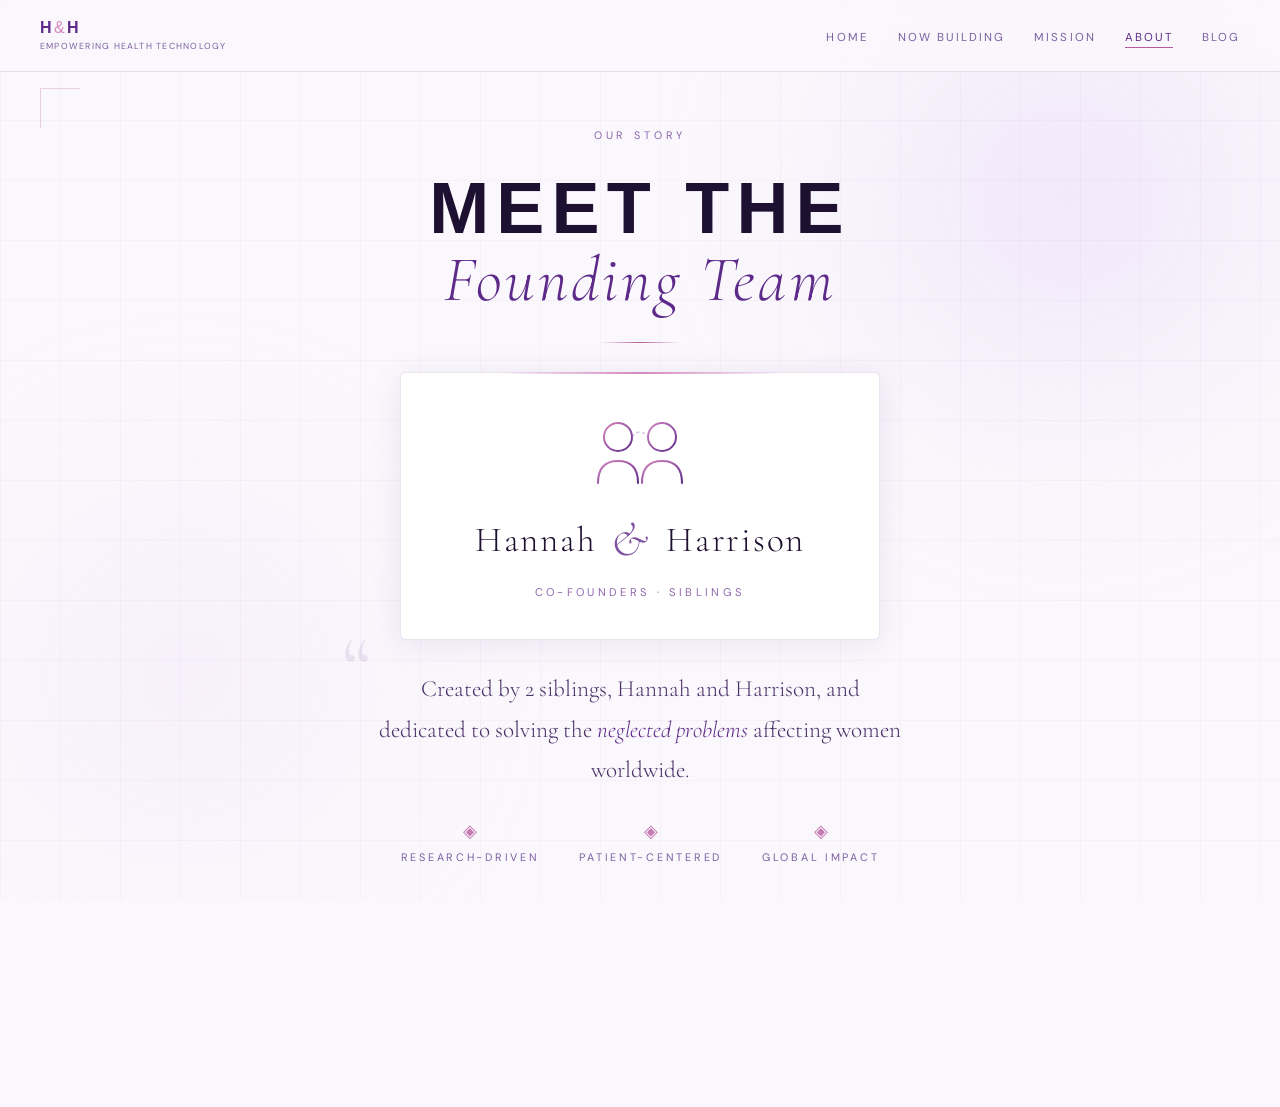
==== about.html @ f8588eec "Add files via upload" ====
<!DOCTYPE html>
<html lang="en">
<head>
  <meta charset="UTF-8" />
  <meta name="viewport" content="width=device-width, initial-scale=1.0" />
  <title>About — H&H Wellness</title>
  <link rel="preconnect" href="https://fonts.googleapis.com" />
  <link rel="preconnect" href="https://fonts.gstatic.com" crossorigin />
  <link href="https://fonts.googleapis.com/css2?family=Cormorant+Garamond:ital,wght@0,300;0,400;0,600;1,300;1,400&family=Syncopate:wght@400;700&family=DM+Sans:wght@300;400&display=swap" rel="stylesheet" />
  <link rel="stylesheet" href="styles.css" />
</head>
<body>

  <!-- NAV -->
  <nav class="nav">
    <div class="nav-brand"><div class="nav-logo">H<span class="amp">&</span>H</div><div class="nav-tagline">Empowering Health Technology</div></div>
    <ul class="nav-links">
      <li><a href="index.html">Home</a></li>
      <li><a href="building.html">Now Building</a></li>
      <li><a href="mission.html">Mission</a></li>
      <li><a href="about.html" class="active">About</a></li>
      <li><a href="blog.html">Blog</a></li>
    </ul>
    <button class="nav-hamburger" aria-label="Toggle menu">
      <span></span>
      <span></span>
      <span></span>
    </button>
  </nav>
  <!-- Mobile nav drawer -->
  <div class="nav-drawer">
    <ul class="nav-drawer-links">
      <li><a href="index.html">Home</a></li>
      <li><a href="building.html">Now Building</a></li>
      <li><a href="mission.html">Mission</a></li>
      <li><a href="about.html" class="active">About</a></li>
      <li><a href="blog.html">Blog</a></li>
    </ul>
  </div>

  <!-- ABOUT HERO -->
  <section class="about-hero">
    <div class="bg-canvas">
      <div class="orb orb-1" style="top:-10%;left:60%"></div>
      <div class="orb orb-2" style="bottom:10%;left:-5%"></div>
      <svg class="grid-svg" xmlns="http://www.w3.org/2000/svg" width="100%" height="100%">
        <defs>
          <pattern id="grid2" width="60" height="60" patternUnits="userSpaceOnUse">
            <path d="M 60 0 L 0 0 0 60" fill="none" stroke="rgba(94,42,138,0.06)" stroke-width="1"/>
          </pattern>
        </defs>
        <rect width="100%" height="100%" fill="url(#grid2)" />
      </svg>
    </div>

    <div class="about-content">
      <div class="eyebrow">Our Story</div>
      <h2 class="about-title">Meet the<br/><em>Founding Team</em></h2>

      <div class="section-line"></div>

      <!-- Founders card -->
      <div class="founders-card">
        <div class="founders-icon">
          <svg viewBox="0 0 120 80" xmlns="http://www.w3.org/2000/svg" width="120" height="80">
            <circle cx="38" cy="24" r="14" fill="none" stroke="url(#foundersGrad)" stroke-width="2"/>
            <path d="M18 70 Q18 48 38 48 Q58 48 58 70" fill="none" stroke="url(#foundersGrad)" stroke-width="2" stroke-linecap="round"/>
            <circle cx="82" cy="24" r="14" fill="none" stroke="url(#foundersGrad)" stroke-width="2"/>
            <path d="M62 70 Q62 48 82 48 Q102 48 102 70" fill="none" stroke="url(#foundersGrad)" stroke-width="2" stroke-linecap="round"/>
            <path d="M52 24 Q60 14 68 24" fill="none" stroke="rgba(155,110,200,0.45)" stroke-width="1.5" stroke-dasharray="3,3"/>
            <defs>
              <linearGradient id="foundersGrad" x1="0%" y1="0%" x2="100%" y2="100%">
                <stop offset="0%" stop-color="#d688c0"/>
                <stop offset="100%" stop-color="#5e2a8a"/>
              </linearGradient>
            </defs>
          </svg>
        </div>

        <div class="founders-names">
          <span class="founder-name">Hannah</span>
          <span class="and-sign">&</span>
          <span class="founder-name">Harrison</span>
        </div>
        <div class="founders-label">Co-Founders · Siblings</div>
      </div>

      <!-- Mission text -->
      <blockquote class="mission-text">
        Created by 2 siblings, Hannah and Harrison, and dedicated to solving the <em>neglected problems</em> affecting women worldwide.
      </blockquote>

      <!-- Pillars -->
      <div class="pillars">
        <div class="pillar">
          <div class="pillar-icon">◈</div>
          <div class="pillar-label">Research-Driven</div>
        </div>
        <div class="pillar">
          <div class="pillar-icon">◈</div>
          <div class="pillar-label">Patient-Centered</div>
        </div>
        <div class="pillar">
          <div class="pillar-icon">◈</div>
          <div class="pillar-label">Global Impact</div>
        </div>
      </div>

      <a href="index.html" class="btn-ghost back-btn">← Back to Home</a>
    </div>

    <div class="corner corner-tl"></div>
    <div class="corner corner-br"></div>
  </section>

  <footer>
    &copy; 2026 H&amp;H Wellness. All rights reserved.
  </footer>
  <script src="script.js"></script>
</body>
</html>
---- styles.css ----
/* =============================================
   H&H WELLNESS — styles.css
   Theme: Light · Warm ivory & soft plum
   All pages unified — single consistent theme
   ============================================= */

*, *::before, *::after { box-sizing: border-box; margin: 0; padding: 0; }

:root {
  --bg:          #faf8fc;
  --bg-card:     #ffffff;
  --bg-card-alt: #f5f1fa;
  --bg-hover:    #f0ebf7;
  --bg-nav:      rgba(250,248,252,0.92);
  --bg-drawer:   rgba(250,248,252,0.98);

  --text-primary:   #1e1030;
  --text-secondary: #4a3068;
  --text-muted:     #7a5fa0;
  --text-faint:     #a890c0;

  --pink:        #b85aa0;
  --pink-soft:   #d688c0;
  --pink-deep:   #5e2a8a;
  --pink-pale:   #f3e0ef;
  --rose:        #b05848;
  --rose-light:  #c9705e;
  --rose-pale:   #faeae6;
  --purple:      #7a50b0;
  --purple-pale: #ede0f8;

  --border:       rgba(94,42,138,0.12);
  --border-pink:  rgba(94,42,138,0.2);
  --border-rose:  rgba(176,88,72,0.2);
  --border-sage:  rgba(122,80,176,0.2);

  --shadow-sm: 0 2px 12px rgba(94,42,138,0.07);
  --shadow-md: 0 4px 30px rgba(94,42,138,0.1);
  --shadow-lg: 0 12px 50px rgba(94,42,138,0.13);

  --font-display: 'Cormorant Garamond', Georgia, serif;
  --font-sans:    'DM Sans', sans-serif;
  --font-label:   'Syncopate', sans-serif;
}

html, body {
  height: 100%;
  background: var(--bg);
  color: var(--text-primary);
  font-family: var(--font-sans);
  overflow-x: hidden;
}

/* =============================================
   NAV
   ============================================= */
.nav {
  position: fixed;
  top: 0; left: 0; right: 0;
  z-index: 100;
  display: flex;
  align-items: center;
  justify-content: space-between;
  padding: 1.2rem 2.5rem;
  background: var(--bg-nav);
  backdrop-filter: blur(12px);
  border-bottom: 1px solid var(--border);
  gap: 1rem;
}

.nav-brand {
  display: flex;
  flex-direction: column;
  align-items: flex-start;
  flex-shrink: 0;
}

.nav-logo {
  font-family: var(--font-label);
  font-size: 1rem;
  letter-spacing: 0.15em;
  color: var(--pink-deep);
  font-weight: 700;
}

.amp { color: var(--pink-soft); font-weight: 400; }
.amp-large { color: var(--pink-soft); }

.nav-tagline {
  font-family: var(--font-sans);
  font-size: 0.55rem;
  letter-spacing: 0.14em;
  text-transform: uppercase;
  color: var(--text-muted);
  margin-top: 0.15rem;
}

.nav-links {
  list-style: none;
  display: flex;
  gap: 1.8rem;
  flex-shrink: 0;
}

.nav-links a {
  text-decoration: none;
  font-family: var(--font-sans);
  font-size: 0.72rem;
  letter-spacing: 0.18em;
  text-transform: uppercase;
  color: var(--text-muted);
  transition: color 0.3s;
  position: relative;
  white-space: nowrap;
}

.nav-links a::after {
  content: '';
  position: absolute;
  bottom: -3px; left: 0; right: 100%;
  height: 1px;
  background: var(--pink);
  transition: right 0.3s ease;
}
.nav-links a:hover::after,
.nav-links a.active::after { right: 0; }
.nav-links a:hover,
.nav-links a.active { color: var(--pink-deep); }

/* ── Hamburger ── */
.nav-hamburger {
  display: none;
  flex-direction: column;
  justify-content: center;
  gap: 5px;
  background: none;
  border: none;
  cursor: pointer;
  padding: 4px;
  z-index: 101;
  flex-shrink: 0;
}
.nav-hamburger span {
  display: block; width: 22px; height: 1.5px;
  background: var(--pink-deep);
  border-radius: 2px;
  transition: transform 0.35s ease, opacity 0.35s ease, width 0.35s ease;
  transform-origin: center;
}
.nav-hamburger.is-open span:nth-child(1) { transform: translateY(6.5px) rotate(45deg); }
.nav-hamburger.is-open span:nth-child(2) { opacity: 0; width: 0; }
.nav-hamburger.is-open span:nth-child(3) { transform: translateY(-6.5px) rotate(-45deg); }

/* ── Mobile drawer ── */
.nav-drawer {
  display: none;
  position: fixed;
  inset: 0;
  background: var(--bg-drawer);
  backdrop-filter: blur(16px);
  z-index: 99;
  flex-direction: column;
  align-items: center;
  justify-content: center;
  gap: 2.5rem;
  opacity: 0;
  transform: translateY(-8px);
  transition: opacity 0.3s ease, transform 0.3s ease;
  pointer-events: none;
}
.nav-drawer.is-open { opacity: 1; transform: translateY(0); pointer-events: all; }
.nav-drawer-links {
  list-style: none;
  display: flex; flex-direction: column; align-items: center; gap: 2rem;
}
.nav-drawer-links a {
  text-decoration: none;
  font-family: var(--font-label);
  font-size: 1.2rem;
  letter-spacing: 0.3em;
  text-transform: uppercase;
  color: var(--text-secondary);
  transition: color 0.3s;
}
.nav-drawer-links a:hover,
.nav-drawer-links a.active { color: var(--pink-deep); }

/* =============================================
   SHARED BACKGROUND
   ============================================= */
.bg-canvas {
  position: absolute; inset: 0;
  overflow: hidden; pointer-events: none; z-index: 0;
}

.orb {
  position: absolute;
  border-radius: 50%;
  filter: blur(90px);
  opacity: 0.45;
}
.orb-1 {
  width: 600px; height: 600px;
  top: -15%; left: -10%;
  background: radial-gradient(circle, #e0c8f5 0%, transparent 70%);
  animation: drift 18s ease-in-out infinite alternate;
}
.orb-2 {
  width: 500px; height: 500px;
  bottom: -10%; right: -5%;
  background: radial-gradient(circle, #f0ddf8 0%, transparent 70%);
  animation: drift 22s ease-in-out infinite alternate-reverse;
}
.orb-3 {
  width: 350px; height: 350px;
  top: 40%; left: 55%;
  background: radial-gradient(circle, #e8d5f5 0%, transparent 70%);
  animation: drift 14s ease-in-out infinite alternate;
}

@keyframes drift {
  from { transform: translate(0, 0) scale(1); }
  to   { transform: translate(40px, 30px) scale(1.08); }
}

.grid-svg { position: absolute; inset: 0; opacity: 1; }

.scan-line {
  position: absolute; left: 0; right: 0; height: 1px;
  background: linear-gradient(90deg, transparent, rgba(94,42,138,0.1), transparent);
  animation: scan 10s linear infinite;
}
@keyframes scan {
  from { top: -2%; opacity: 0; }
  10%  { opacity: 1; }
  90%  { opacity: 1; }
  to   { top: 102%; opacity: 0; }
}

/* =============================================
   SHARED DECORATIVE
   ============================================= */
.corner {
  position: absolute; width: 40px; height: 40px;
  opacity: 0.25; pointer-events: none;
}
.corner-tl { top: 5.5rem; left: 2.5rem; border-top: 1px solid var(--pink); border-left: 1px solid var(--pink); }
.corner-br { bottom: 2.5rem; right: 2.5rem; border-bottom: 1px solid var(--pink); border-right: 1px solid var(--pink); }

.section-line {
  width: 80px; height: 1px;
  background: linear-gradient(90deg, transparent, var(--pink), transparent);
}

.eyebrow {
  font-family: var(--font-sans);
  font-size: 0.68rem;
  letter-spacing: 0.35em;
  text-transform: uppercase;
  color: var(--pink-deep);
  opacity: 0.7;
}

@keyframes fadeUp {
  from { opacity: 0; transform: translateY(30px); }
  to   { opacity: 1; transform: translateY(0); }
}

/* =============================================
   BUTTONS
   ============================================= */
.btn-primary {
  display: inline-block; text-decoration: none;
  font-family: var(--font-sans); font-size: 0.75rem;
  letter-spacing: 0.2em; text-transform: uppercase;
  color: #fff; background: var(--pink-deep);
  padding: 0.9rem 2.2rem; border-radius: 2px;
  transition: background 0.3s, transform 0.2s;
}
.btn-primary:hover { background: #7a3ab0; transform: translateY(-2px); }

.btn-ghost {
  display: inline-block; text-decoration: none;
  font-family: var(--font-sans); font-size: 0.75rem;
  letter-spacing: 0.2em; text-transform: uppercase;
  color: var(--pink-deep); border: 1px solid rgba(94,42,138,0.3);
  padding: 0.9rem 2rem; border-radius: 2px;
  transition: border-color 0.3s, color 0.3s, transform 0.2s;
}
.btn-ghost:hover { border-color: var(--pink-deep); color: #7a3ab0; transform: translateY(-2px); }

/* =============================================
   FOOTER
   ============================================= */
footer {
  text-align: center;
  padding: 2rem 6vw;
  border-top: 1px solid var(--border);
  color: var(--text-faint);
  font-size: 0.75rem;
  letter-spacing: 0.1em;
  position: relative;
  z-index: 2;
  background: var(--bg);
}

/* =============================================
   HERO (INDEX)
   ============================================= */
.hero {
  position: relative; min-height: 100vh;
  display: flex; flex-direction: column;
  align-items: center; justify-content: center;
  overflow: hidden; text-align: center;
}

.rings-container {
  position: absolute; top: 50%; left: 50%;
  transform: translate(-50%, -50%);
  z-index: 1; pointer-events: none;
}
.ring {
  position: absolute; border-radius: 50%;
  top: 50%; left: 50%;
  transform: translate(-50%, -50%);
}
.ring-1 { width: 260px; height: 260px; animation: ring-spin 40s linear infinite; border: 1px solid rgba(94,42,138,0.12); }
.ring-2 { width: 420px; height: 420px; animation: ring-spin 60s linear infinite reverse; border: 1px solid rgba(94,42,138,0.07); }
.ring-3 { width: 590px; height: 590px; animation: ring-spin 80s linear infinite; border: 1px dashed rgba(94,42,138,0.08); }
.ring-4 { width: 780px; height: 780px; animation: ring-spin 100s linear infinite reverse; border: 1px solid rgba(94,42,138,0.04); }

@keyframes ring-spin {
  from { transform: translate(-50%, -50%) rotate(0deg); }
  to   { transform: translate(-50%, -50%) rotate(360deg); }
}

.center-symbol {
  position: absolute; top: 50%; left: 50%;
  transform: translate(-50%, -50%);
  width: 80px; opacity: 0.7;
}
.pulse-ring {
  animation: pulse 3s ease-in-out infinite;
  transform-origin: 50px 45px;
}
@keyframes pulse {
  0%, 100% { opacity: 0.4; }
  50% { opacity: 0.15; }
}

.hero-content {
  position: relative; z-index: 2;
  display: flex; flex-direction: column; align-items: center; gap: 1.2rem;
  animation: fadeUp 1.2s cubic-bezier(0.16, 1, 0.3, 1) both;
}

.hero-title { display: flex; flex-direction: column; align-items: center; line-height: 0.9; }

.title-line-1 {
  font-family: var(--font-label); font-size: clamp(4rem, 12vw, 9rem);
  font-weight: 700; letter-spacing: 0.1em; color: var(--text-primary);
}
.title-line-2 {
  font-family: var(--font-label); font-size: clamp(1rem, 3vw, 2.2rem);
  font-weight: 400; letter-spacing: 0.6em;
  color: var(--text-secondary); text-transform: uppercase; margin-top: 0.3em;
}

.hero-sub {
  font-family: var(--font-display); font-size: clamp(1.2rem, 2.5vw, 1.75rem);
  font-weight: 300; color: var(--text-secondary); line-height: 1.5; margin-top: 0.5rem;
}
.hero-sub em { font-style: italic; color: var(--pink-deep); }

.cta-row { display: flex; align-items: center; gap: 1.5rem; margin-top: 1rem; }
.cta-divider { width: 1px; height: 24px; background: var(--border); }

.data-strip {
  position: absolute; bottom: 2rem; left: 50%; transform: translateX(-50%);
  display: flex; gap: 2.5rem; z-index: 2;
  opacity: 0; animation: fadeUp 1s 0.6s ease both;
}
.data-item {
  display: flex; align-items: center; gap: 0.5rem;
  font-size: 0.68rem; letter-spacing: 0.2em; text-transform: uppercase;
  color: var(--text-muted); opacity: 0.7;
}
.dot { width: 5px; height: 5px; border-radius: 50%; background: var(--pink); animation: blink 2s ease-in-out infinite; }
.dot-2 { background: var(--purple); animation-delay: 0.7s; }
.dot-3 { background: var(--pink-soft); animation-delay: 1.4s; }

@keyframes blink {
  0%, 100% { opacity: 1; }
  50% { opacity: 0.3; }
}

/* =============================================
   LAUNCH BANNER
   ============================================= */
.launch-banner {
  position: relative; z-index: 2;
  display: inline-flex; align-items: center; gap: 1.2rem;
  background: var(--bg-card);
  border: 1px solid var(--border);
  border-radius: 50px; padding: 0.75rem 1.8rem;
  box-shadow: var(--shadow-md);
  margin-top: 0.5rem;
  animation: fadeUp 1.2s 0.4s cubic-bezier(0.16,1,0.3,1) both;
}
.launch-badge {
  background: linear-gradient(135deg, var(--pink-deep), var(--pink-soft));
  color: #fff; font-family: var(--font-sans); font-size: 0.6rem;
  letter-spacing: 0.2em; text-transform: uppercase;
  padding: 0.3rem 0.75rem; border-radius: 20px; font-weight: 600; white-space: nowrap;
}
.launch-text { font-family: var(--font-sans); font-size: 0.72rem; letter-spacing: 0.1em; color: var(--text-secondary); }
.launch-text strong { color: var(--pink-deep); font-weight: 600; }
.launch-divider { width: 1px; height: 16px; background: var(--border); }
.launch-waitlist {
  font-family: var(--font-sans); font-size: 0.65rem; letter-spacing: 0.15em;
  text-transform: uppercase; color: var(--pink);
}

/* =============================================
   ABOUT PAGE
   ============================================= */
.about-hero {
  position: relative; min-height: 100vh;
  display: flex; align-items: center; justify-content: center;
  padding: 8rem 2rem 5rem; overflow: hidden;
}
.about-content {
  position: relative; z-index: 2; max-width: 700px; width: 100%;
  text-align: center; display: flex; flex-direction: column;
  align-items: center; gap: 1.8rem;
  animation: fadeUp 1s cubic-bezier(0.16, 1, 0.3, 1) both;
}
.about-title {
  font-family: var(--font-label); font-size: clamp(2rem, 6vw, 4.5rem);
  font-weight: 700; letter-spacing: 0.1em; color: var(--text-primary);
  line-height: 1.05; text-transform: uppercase;
}
.about-title em {
  display: block; font-family: var(--font-display); font-style: italic;
  font-size: clamp(1.8rem, 5.5vw, 4rem); font-weight: 300;
  letter-spacing: 0.05em; color: var(--pink-deep); text-transform: none;
}

.founders-card {
  display: flex; flex-direction: column; align-items: center; gap: 1rem;
  background: var(--bg-card); border: 1px solid var(--border);
  border-radius: 6px; padding: 2.5rem 3.5rem; width: 100%; max-width: 480px;
  position: relative; box-shadow: var(--shadow-md);
}
.founders-card::before {
  content: ''; position: absolute; top: -1px; left: 20%; right: 20%;
  height: 2px; background: linear-gradient(90deg, transparent, var(--pink-soft), transparent);
}
.founders-icon svg { display: block; }
.founders-names {
  display: flex; align-items: center; gap: 1rem;
  font-family: var(--font-display); font-size: clamp(1.5rem, 4vw, 2.2rem);
  font-weight: 300; color: var(--text-primary); letter-spacing: 0.05em;
}
.founder-name { color: var(--text-primary); }
.and-sign { color: var(--pink-deep); font-family: var(--font-display); font-style: italic; font-size: 1.4em; opacity: 0.8; }
.founders-label { font-size: 0.7rem; letter-spacing: 0.3em; text-transform: uppercase; color: var(--pink-deep); opacity: 0.7; }

.mission-text {
  font-family: var(--font-display); font-size: clamp(1.1rem, 2.5vw, 1.45rem);
  font-weight: 300; font-style: normal; color: var(--text-secondary);
  line-height: 1.75; max-width: 560px; padding: 0 1rem; border: none; position: relative;
}
.mission-text::before {
  content: '\201C'; position: absolute; top: -0.5em; left: -0.2em;
  font-size: 4em; color: rgba(94,42,138,0.1);
  font-family: var(--font-display); line-height: 1; pointer-events: none;
}
.mission-text em { font-style: italic; color: var(--pink-deep); }

.pillars { display: flex; gap: 2.5rem; flex-wrap: wrap; justify-content: center; }
.pillar { display: flex; flex-direction: column; align-items: center; gap: 0.5rem; }
.pillar-icon { font-size: 1.1rem; color: var(--pink); opacity: 0.8; }
.pillar-label { font-size: 0.68rem; letter-spacing: 0.25em; text-transform: uppercase; color: var(--text-muted); }
.back-btn { margin-top: 0.5rem; font-size: 0.72rem; }

/* =============================================
   NOW BUILDING PAGE
   ============================================= */
.building-hero {
  position: relative; min-height: 100vh;
  padding: 8rem 2rem 6rem; overflow: hidden;
  display: flex; flex-direction: column; align-items: center;
}
.building-header {
  position: relative; z-index: 2; text-align: center;
  margin-bottom: 5rem;
  animation: fadeUp 1s cubic-bezier(0.16,1,0.3,1) both;
}
.building-header .page-title {
  font-family: var(--font-label); font-size: clamp(1.8rem, 5vw, 3.5rem);
  font-weight: 700; letter-spacing: 0.12em; color: var(--text-primary);
  text-transform: uppercase; margin-bottom: 1rem;
}
.building-header .page-title em {
  display: block; font-family: var(--font-display); font-style: italic;
  font-size: clamp(1.4rem, 4vw, 2.5rem); font-weight: 300;
  letter-spacing: 0.04em; color: var(--pink-deep); text-transform: none;
}
.building-header p {
  font-family: var(--font-display); font-size: 1.15rem;
  color: var(--text-secondary); max-width: 520px; margin: 1rem auto 0; line-height: 1.7;
}

.products-grid {
  position: relative; z-index: 2;
  display: grid; grid-template-columns: 1fr 1fr; gap: 2rem;
  max-width: 1000px; width: 100%;
  animation: fadeUp 1s 0.2s cubic-bezier(0.16,1,0.3,1) both;
}

.product-card {
  background: var(--bg-card); border: 1px solid var(--border);
  border-radius: 8px; padding: 3rem 2.5rem;
  position: relative; overflow: hidden;
  box-shadow: var(--shadow-sm);
  transition: transform 0.3s ease, box-shadow 0.3s ease, border-color 0.3s;
}
.product-card:hover { transform: translateY(-4px); box-shadow: var(--shadow-lg); border-color: var(--border-pink); }

.product-card::before {
  content: ''; position: absolute; top: 0; left: 0; right: 0; height: 3px;
}
.product-card.card-rose::before { background: linear-gradient(90deg, #e8b8dc, var(--pink-deep)); }
.product-card.card-sage::before { background: linear-gradient(90deg, #c8b0e8, var(--purple)); }
.product-card.card-sage { border-color: var(--border-sage); }

.patent-badge {
  display: inline-flex; align-items: center; gap: 0.4rem;
  font-size: 0.62rem; letter-spacing: 0.25em; text-transform: uppercase;
  padding: 0.35rem 0.8rem; border-radius: 20px; margin-bottom: 1.5rem;
  font-family: var(--font-sans);
}
.patent-badge::before { content: '◉'; font-size: 0.5rem; }
.patent-badge.rose { background: var(--pink-pale); color: var(--pink-deep); border: 1px solid rgba(94,42,138,0.2); }
.patent-badge.sage { background: var(--purple-pale); color: var(--purple); border: 1px solid var(--border-sage); }

.product-icon { width: 64px; height: 64px; margin-bottom: 1.5rem; opacity: 0.85; }

.product-name {
  font-family: var(--font-display); font-size: clamp(1.5rem, 3vw, 2rem);
  font-weight: 600; color: var(--text-primary); margin-bottom: 0.4rem; line-height: 1.1;
}
.product-subtitle {
  font-size: 0.7rem; letter-spacing: 0.2em; text-transform: uppercase;
  color: var(--pink-deep); margin-bottom: 1.5rem; font-family: var(--font-sans);
}
.product-card.card-sage .product-subtitle { color: var(--purple); }

.product-desc {
  font-family: var(--font-display); font-size: 1.05rem; font-weight: 300;
  color: var(--text-secondary); line-height: 1.8; margin-bottom: 2rem;
}
.product-desc strong { color: var(--text-primary); font-weight: 400; }

.product-divider { width: 40px; height: 1px; background: #ddd0ef; margin: 1.5rem 0; }
.product-card.card-sage .product-divider { background: #c8b0e8; }

.product-tags { display: flex; flex-wrap: wrap; gap: 0.5rem; }
.tag { font-size: 0.65rem; letter-spacing: 0.15em; text-transform: uppercase; padding: 0.3rem 0.8rem; border-radius: 2px; font-family: var(--font-sans); }
.tag-rose { background: var(--pink-pale); color: var(--pink-deep); }
.tag-sage { background: var(--purple-pale); color: var(--purple); }

/* =============================================
   BUILDING PAGE — section styles
   ============================================= */
.how-it-works { position:relative; z-index:2; padding:4rem 6vw; max-width:960px; margin:0 auto; }
.who-section  { position:relative; z-index:2; padding:0 6vw 4rem; max-width:960px; margin:0 auto; }
.faq-section  { position:relative; z-index:2; padding:0 6vw 5rem; max-width:960px; margin:0 auto; }

.section-eyebrow {
  font-family: var(--font-label); font-size: clamp(.75rem,1.2vw,1rem);
  letter-spacing:.2em; text-transform:uppercase; color:var(--text-muted); margin:0 0 .4rem;
}
.section-title {
  font-family: var(--font-display); font-size:clamp(1.8rem,3.5vw,2.6rem);
  font-weight:300; margin:0 0 2.5rem; color:var(--text-primary);
}
.section-title em { font-style:italic; color:var(--pink-deep); }

.steps-grid { display:grid; grid-template-columns:repeat(4,1fr); gap:1.2rem; margin-bottom:2rem; }
@media(max-width:700px){ .steps-grid{grid-template-columns:repeat(2,1fr);} }

.step-card {
  background:var(--bg-card); border:1px solid var(--border);
  border-radius:4px; padding:1.5rem 1.2rem 1.2rem; text-align:center;
  transition:border-color .3s, box-shadow .3s; box-shadow:var(--shadow-sm);
}
.step-card:hover { border-color:var(--border-pink); box-shadow:var(--shadow-md); }
.step-number { font-family:var(--font-label); font-size:.6rem; letter-spacing:.2em; color:var(--pink-deep); margin-bottom:1rem; text-transform:uppercase; }
.step-svg { margin:0 auto 1rem; display:block; }
.step-title { font-family:var(--font-display); font-size:1.05rem; color:var(--text-primary); font-weight:400; margin:0 0 .4rem; }
.step-desc { font-size:.78rem; color:var(--text-secondary); line-height:1.6; margin:0; }

.release-note {
  background:var(--pink-pale); border:1px solid var(--border-pink);
  border-radius:4px; padding:1.4rem 1.8rem; display:flex; align-items:center; gap:1.2rem;
}
.release-icon { font-size:1.4rem; flex-shrink:0; }
.release-note p { font-size:.88rem; color:var(--text-secondary); line-height:1.7; margin:0; }
.release-note strong { color:var(--text-primary); }

.who-title em { font-style:italic; color:var(--rose-light); }
.who-grid { display:grid; grid-template-columns:repeat(3,1fr); gap:1rem; }
@media(max-width:640px){ .who-grid{grid-template-columns:1fr;} }
.who-card {
  background:var(--rose-pale); border:1px solid var(--border-rose);
  border-radius:4px; padding:1.4rem 1.2rem; box-shadow:var(--shadow-sm);
}
.who-card-icon { font-size:1.4rem; margin-bottom:.8rem; }
.who-card h4 { font-family:var(--font-display); font-size:1.05rem; font-weight:400; color:var(--rose); margin:0 0 .5rem; }
.who-card p { font-size:.82rem; color:var(--text-secondary); line-height:1.65; margin:0; }

.faq-title em { font-style:italic; color:var(--pink-deep); }
.faq-list { display:flex; flex-direction:column; gap:.8rem; }
.faq-item {
  background:var(--bg-card); border:1px solid var(--border);
  border-radius:4px; overflow:hidden; box-shadow:var(--shadow-sm);
}
.faq-q {
  display:flex; justify-content:space-between; align-items:center;
  padding:1.1rem 1.4rem; cursor:pointer;
  font-family:var(--font-display); font-size:1.05rem;
  color:var(--text-primary); user-select:none; transition:background .2s;
}
.faq-q:hover { background:var(--bg-hover); }
.faq-q::after { content:'+'; color:var(--pink-deep); font-size:1.2rem; flex-shrink:0; transition:transform .3s; margin-left:1rem; }
.faq-item.open .faq-q::after { transform:rotate(45deg); }
.faq-a { max-height:0; overflow:hidden; transition:max-height .4s ease; font-size:.88rem; color:var(--text-secondary); line-height:1.75; }
.faq-item.open .faq-a { max-height:300px; }
.faq-a-inner { padding:0 1.4rem 1.2rem; }

/* =============================================
   MISSION PAGE
   ============================================= */
.mission-hero {
  position: relative; min-height: 100vh; padding: 8rem 2rem 6rem;
  overflow: hidden; display: flex; flex-direction: column; align-items: center;
}
.mission-header {
  position: relative; z-index: 2; text-align: center;
  max-width: 680px; margin-bottom: 5rem;
  animation: fadeUp 1s cubic-bezier(0.16,1,0.3,1) both;
}
.mission-header .page-title {
  font-family: var(--font-label); font-size: clamp(1.8rem, 5vw, 3.5rem);
  font-weight: 700; letter-spacing: 0.12em; color: var(--text-primary); text-transform: uppercase; margin: 0.8rem 0;
}
.mission-header .page-title em {
  display: block; font-family: var(--font-display); font-style: italic;
  font-size: clamp(1.5rem, 4.5vw, 3rem); font-weight: 300;
  letter-spacing: 0.04em; color: var(--pink-deep); text-transform: none;
}
.mission-header .lead {
  font-family: var(--font-display); font-size: clamp(1.1rem, 2.2vw, 1.4rem);
  font-weight: 300; color: var(--text-secondary); line-height: 1.8; margin-top: 1.2rem;
}

.mission-sections {
  position: relative; z-index: 2; display: flex; flex-direction: column;
  gap: 2rem; max-width: 800px; width: 100%;
  animation: fadeUp 1s 0.2s cubic-bezier(0.16,1,0.3,1) both;
}
.mission-block {
  background: var(--bg-card); border: 1px solid var(--border);
  border-radius: 8px; padding: 2.5rem 3rem;
  display: flex; gap: 2rem; align-items: flex-start;
  box-shadow: var(--shadow-sm);
  transition: transform 0.3s, box-shadow 0.3s;
}
.mission-block:hover { transform: translateY(-2px); box-shadow: var(--shadow-md); }
.mission-block.sage-block { border-color: var(--border-sage); }

.mission-block-icon {
  flex-shrink: 0; width: 52px; height: 52px; border-radius: 50%;
  display: flex; align-items: center; justify-content: center; font-size: 1.3rem;
}
.mission-block-icon.rose-icon { background: var(--pink-pale); color: var(--pink-deep); }
.mission-block-icon.sage-icon { background: var(--purple-pale); color: var(--purple); }

.mission-block-body h3 {
  font-family: var(--font-display); font-size: 1.4rem; font-weight: 600;
  color: var(--text-primary); margin-bottom: 0.6rem;
}
.mission-block-body p {
  font-family: var(--font-display); font-size: 1.05rem; font-weight: 300;
  color: var(--text-secondary); line-height: 1.8;
}
.mission-block-body p em { font-style: italic; color: var(--pink-deep); }
.mission-block.sage-block .mission-block-body p em { color: var(--purple); }

.mission-stat-row {
  display: grid; grid-template-columns: repeat(3, 1fr); gap: 1.5rem;
  max-width: 800px; width: 100%; position: relative; z-index: 2; margin-top: 1rem;
  animation: fadeUp 1s 0.35s cubic-bezier(0.16,1,0.3,1) both;
}
.stat-card {
  background: var(--bg-card); border: 1px solid var(--border);
  border-radius: 8px; padding: 2rem 1.5rem; text-align: center; box-shadow: var(--shadow-sm);
}
.stat-num {
  font-family: var(--font-display); font-size: 2.5rem; font-weight: 300;
  color: var(--pink-deep); line-height: 1; margin-bottom: 0.4rem;
}
.stat-label { font-size: 0.65rem; letter-spacing: 0.2em; text-transform: uppercase; color: var(--text-muted); }

/* =============================================
   BLOG PAGE
   ============================================= */
.blog-hero {
  min-height: 44vh; display: flex; flex-direction: column;
  justify-content: flex-end; padding: 7rem 6vw 3rem;
  position: relative; overflow: hidden;
}
.blog-hero-content { position: relative; z-index: 2; }
.blog-hero h1 {
  font-family: var(--font-label); font-size: clamp(2.2rem,5vw,4rem);
  font-weight: 700; letter-spacing: .04em; margin: .4rem 0 1rem; color: var(--text-primary);
}
.blog-hero h1 em { font-family: var(--font-display); font-style: italic; font-weight: 300; color: var(--pink-deep); }
.blog-hero p.lead { max-width: 520px; color: var(--text-secondary); font-size: .95rem; line-height: 1.7; }

.blog-layout {
  display: grid; grid-template-columns: 1fr 300px;
  gap: 3rem; padding: 3rem 6vw 5rem;
  max-width: 1200px; margin: 0 auto; position: relative; z-index: 2;
}
@media (max-width: 860px) { .blog-layout { grid-template-columns: 1fr; } .blog-sidebar { display: none; } }

.blog-feed { display: flex; flex-direction: column; gap: 2.5rem; }

.blog-card {
  background: var(--bg-card); border: 1px solid var(--border);
  border-radius: 4px; overflow: hidden; box-shadow: var(--shadow-sm);
  transition: border-color .3s, transform .3s, box-shadow .3s;
}
.blog-card:hover { border-color: var(--border-pink); transform: translateY(-3px); box-shadow: var(--shadow-md); }

.blog-card-inner { padding: 2rem 2rem 1.6rem; }
.blog-card-meta {
  display: flex; align-items: center; gap: .8rem; margin-bottom: 1rem;
  font-size: .72rem; letter-spacing: .12em; text-transform: uppercase; color: var(--text-muted);
}
.blog-tag { padding: .2rem .65rem; border-radius: 20px; font-size: .65rem; letter-spacing: .1em; font-weight: 600; text-transform: uppercase; }
.tag-mobility { background: var(--rose-pale);   color: var(--rose);       border: 1px solid var(--border-rose); }
.tag-design   { background: var(--purple-pale); color: var(--purple);     border: 1px solid var(--border-sage); }
.tag-health   { background: var(--pink-pale);   color: var(--pink-deep);  border: 1px solid var(--border-pink); }

.blog-card h2 {
  font-family: var(--font-display); font-size: clamp(1.4rem, 2.5vw, 1.9rem);
  font-weight: 400; line-height: 1.25; margin: 0 0 .8rem; color: var(--text-primary);
}
.blog-card h2 em { font-style: italic; color: var(--pink-deep); }
.blog-card p { color: var(--text-secondary); font-size: .9rem; line-height: 1.75; margin-bottom: 1.4rem; }

.blog-card-divider { height: 1px; background: var(--border); margin: 0 2rem; }
.blog-card-footer { display: flex; align-items: center; justify-content: space-between; padding: 1rem 2rem; }
.read-more {
  font-size: .75rem; letter-spacing: .12em; text-transform: uppercase;
  color: var(--pink-deep); text-decoration: none;
  border-bottom: 1px solid var(--border-pink); padding-bottom: 1px;
  transition: color .2s, border-color .2s;
}
.read-more:hover { color: var(--purple); border-color: var(--purple); }
.read-time { font-size: .72rem; color: var(--text-faint); letter-spacing: .08em; }

.blog-card.featured { border-color: var(--border-pink); }
.blog-card.featured .blog-card-inner { padding: 2.4rem 2.4rem 1.8rem; }
.blog-card.featured h2 { font-size: clamp(1.7rem,3vw,2.3rem); }
.featured-label {
  display: inline-block; font-size: .65rem; letter-spacing: .16em; text-transform: uppercase;
  color: var(--pink-deep); border: 1px solid var(--border-pink); border-radius: 2px;
  padding: .2rem .7rem; margin-bottom: .8rem;
}

.inline-diagram {
  margin: 1.4rem 0; background: var(--bg-card-alt); border: 1px solid var(--border);
  border-radius: 4px; padding: 1.5rem; text-align: center;
}
.inline-diagram figcaption {
  font-size: .73rem; letter-spacing: .09em; text-transform: uppercase;
  color: var(--text-muted); margin-top: .8rem;
}

.blog-sidebar { display: flex; flex-direction: column; gap: 1.8rem; }
.sidebar-widget {
  background: var(--bg-card); border: 1px solid var(--border);
  border-radius: 4px; padding: 1.4rem; box-shadow: var(--shadow-sm);
}
.sidebar-widget h3 {
  font-family: var(--font-label); font-size: .65rem; letter-spacing: .18em;
  text-transform: uppercase; color: var(--text-muted); margin: 0 0 1rem;
}
.sidebar-widget ul { list-style: none; padding: 0; margin: 0; display: flex; flex-direction: column; gap: .6rem; }
.sidebar-widget ul li a {
  color: var(--text-secondary); text-decoration: none; font-size: .85rem;
  line-height: 1.5; border-bottom: 1px solid var(--border); padding-bottom: .6rem;
  display: block; transition: color .2s;
}
.sidebar-widget ul li:last-child a { border-bottom: none; padding-bottom: 0; }
.sidebar-widget ul li a:hover { color: var(--pink-deep); }

.keyword-cloud { display: flex; flex-wrap: wrap; gap: .5rem; }
.kw-pill {
  font-size: .68rem; letter-spacing: .07em; padding: .3rem .7rem;
  background: var(--bg-card-alt); border: 1px solid var(--border);
  border-radius: 20px; color: var(--text-muted); cursor: default;
  transition: background .2s, color .2s, border-color .2s;
}
.kw-pill:hover { background: var(--pink-pale); color: var(--pink-deep); border-color: var(--border-pink); }

.waitlist-widget { background: var(--pink-pale); border-color: var(--border-pink); }
.waitlist-widget p { font-size: .82rem; color: var(--text-secondary); line-height: 1.6; margin: 0 0 1rem; }
.waitlist-btn {
  display: block; text-align: center; padding: .65rem;
  background: linear-gradient(135deg, var(--pink-deep), var(--pink-soft));
  color: #fff; text-decoration: none; font-size: .72rem;
  letter-spacing: .12em; text-transform: uppercase; border-radius: 2px; transition: opacity .2s;
}
.waitlist-btn:hover { opacity: .85; }

/* =============================================
   RESPONSIVE
   ============================================= */
@media (max-width: 900px) {
  .nav-links { gap: 1.2rem; }
  .nav { padding: 1.2rem 1.5rem; }
}

@media (max-width: 768px) {
  .nav-hamburger { display: flex; }
  .nav-links { display: none; }
  .nav-drawer { display: flex; }
  .nav { padding: 1.2rem 1.5rem; }
  .products-grid { grid-template-columns: 1fr; }
  .mission-stat-row { grid-template-columns: 1fr 1fr; }
  .mission-block { flex-direction: column; gap: 1rem; padding: 2rem 1.8rem; }
  .ring-3 { width: 340px; height: 340px; }
  .ring-4 { width: 480px; height: 480px; }
  .launch-banner { flex-wrap: wrap; gap: 0.7rem; justify-content: center; border-radius: 12px; padding: 0.9rem 1.2rem; max-width: 90vw; }
  .launch-divider { display: none; }
  .cta-row { flex-direction: column; align-items: center; gap: 1rem; }
  .cta-divider { display: none; }
  .data-strip { gap: 1rem; flex-wrap: wrap; justify-content: center; width: 90%; }
  .building-header { margin-bottom: 3rem; }
  .building-header p { font-size: 1rem; }
  .mission-header { margin-bottom: 3rem; }
  .founders-card { padding: 2rem 1.5rem; }
}

@media (max-width: 480px) {
  .nav { padding: 1rem 1.2rem; }
  .corner-tl { top: 4.5rem; left: 1rem; }
  .corner-br { bottom: 1.5rem; right: 1rem; }
  .mission-stat-row { grid-template-columns: 1fr; }
  .products-grid { gap: 1.2rem; }
  .product-card { padding: 1.8rem 1.4rem; }
  .pillars { gap: 1.5rem; }
  .mission-block { padding: 1.5rem 1.2rem; }
  .data-strip { gap: 0.8rem; bottom: 1.2rem; }
  .data-item { font-size: 0.58rem; }
  .title-line-2 { letter-spacing: 0.35em; }
  .building-hero, .mission-hero { padding: 6.5rem 1.2rem 4rem; }
  .about-hero { padding: 6.5rem 1.2rem 4rem; }
  .stat-card { padding: 1.5rem 1rem; }
  .stat-num { font-size: 2rem; }
  .founders-names { font-size: clamp(1.2rem, 7vw, 1.8rem); }
}
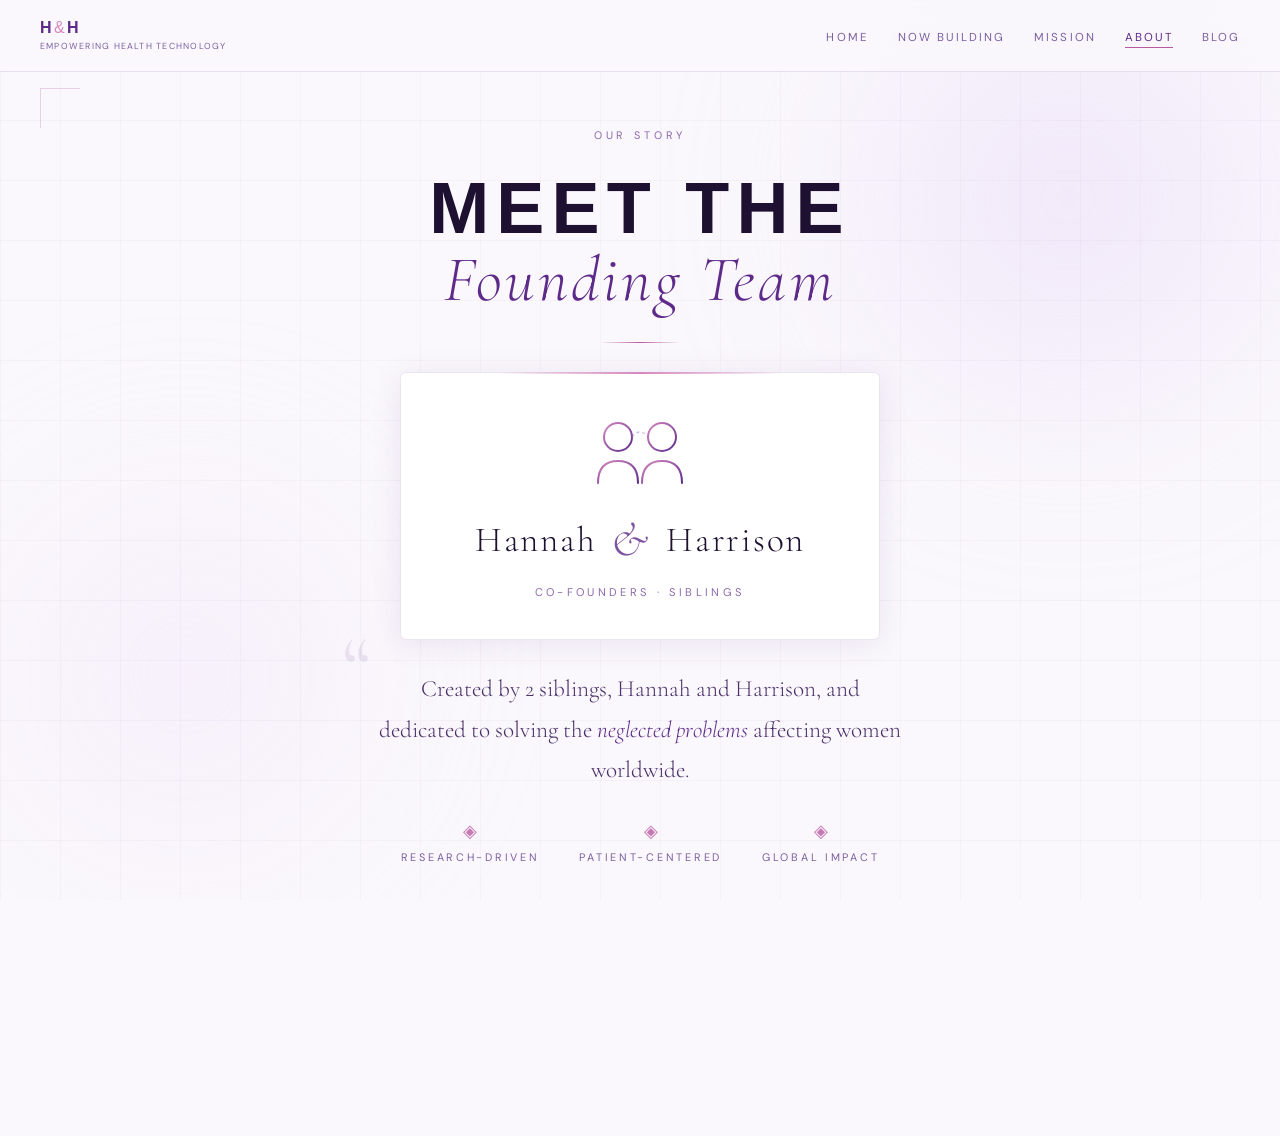
==== commit 943b5bbb: "Add files via upload" ====
--- a/about.html
+++ b/about.html
@@ -3,11 +3,45 @@
 <head>
   <meta charset="UTF-8" />
   <meta name="viewport" content="width=device-width, initial-scale=1.0" />
-  <title>About — H&H Wellness</title>
+
+  <title>About Us — Hannah & Harrison, Co-Founders | H&H Wellness</title>
+  <meta name="description" content="H&H Wellness was founded by siblings Hannah and Harrison to solve the neglected health challenges affecting women worldwide. Learn about the team behind HairHelper and the Caesarean Delivery Glove." />
+  <meta name="keywords" content="H&H Wellness founders, Hannah Harrison founders, femtech startup, women's health startup, adaptive medical devices, HairHelper founders" />
+  <meta name="robots" content="index, follow" />
+  <link rel="canonical" href="https://hhwellness.live/about.html" />
+
+  <meta property="og:title" content="About H&H Wellness — Founded by Siblings, Built for Women" />
+  <meta property="og:description" content="Meet Hannah and Harrison, the sibling co-founders behind H&H Wellness and HairHelper — the first adaptive hair tie for women with frozen shoulder and shoulder mobility limitations." />
+  <meta property="og:type" content="website" />
+  <meta property="og:url" content="https://hhwellness.live/about.html" />
+
   <link rel="preconnect" href="https://fonts.googleapis.com" />
   <link rel="preconnect" href="https://fonts.gstatic.com" crossorigin />
   <link href="https://fonts.googleapis.com/css2?family=Cormorant+Garamond:ital,wght@0,300;0,400;0,600;1,300;1,400&family=Syncopate:wght@400;700&family=DM+Sans:wght@300;400&display=swap" rel="stylesheet" />
   <link rel="stylesheet" href="styles.css" />
+
+  <script type="application/ld+json">
+  {
+    "@context": "https://schema.org",
+    "@type": "AboutPage",
+    "name": "About H&H Wellness",
+    "url": "https://hhwellness.live/about.html",
+    "description": "H&H Wellness was co-founded by siblings Hannah and Harrison to develop adaptive health technology for women, starting with HairHelper.",
+    "publisher": {
+      "@type": "Organization",
+      "name": "H&H Wellness",
+      "url": "https://hhwellness.live"
+    },
+    "about": {
+      "@type": "Organization",
+      "name": "H&H Wellness",
+      "founder": [
+        { "@type": "Person", "name": "Hannah" },
+        { "@type": "Person", "name": "Harrison" }
+      ]
+    }
+  }
+  </script>
 </head>
 <body>
 
@@ -27,7 +61,6 @@
       <span></span>
     </button>
   </nav>
-  <!-- Mobile nav drawer -->
   <div class="nav-drawer">
     <ul class="nav-drawer-links">
       <li><a href="index.html">Home</a></li>
@@ -114,6 +147,11 @@
   </section>
 
   <footer>
+    <div class="footer-links">
+      <a href="privacy.html">Privacy Policy</a>
+      <span class="footer-dot">·</span>
+      <a href="terms.html">Terms of Service</a>
+    </div>
     &copy; 2026 H&amp;H Wellness. All rights reserved.
   </footer>
   <script src="script.js"></script>
--- a/styles.css
+++ b/styles.css
@@ -303,6 +303,16 @@
   z-index: 2;
   background: var(--bg);
 }
+.footer-links {
+  display: flex; align-items: center; justify-content: center;
+  gap: 0.6rem; margin-bottom: 0.8rem;
+}
+.footer-links a {
+  color: var(--text-muted); text-decoration: none; letter-spacing: 0.08em;
+  transition: color 0.2s;
+}
+.footer-links a:hover { color: var(--pink-deep); }
+.footer-dot { color: var(--text-faint); }
 
 /* =============================================
    HERO (INDEX)
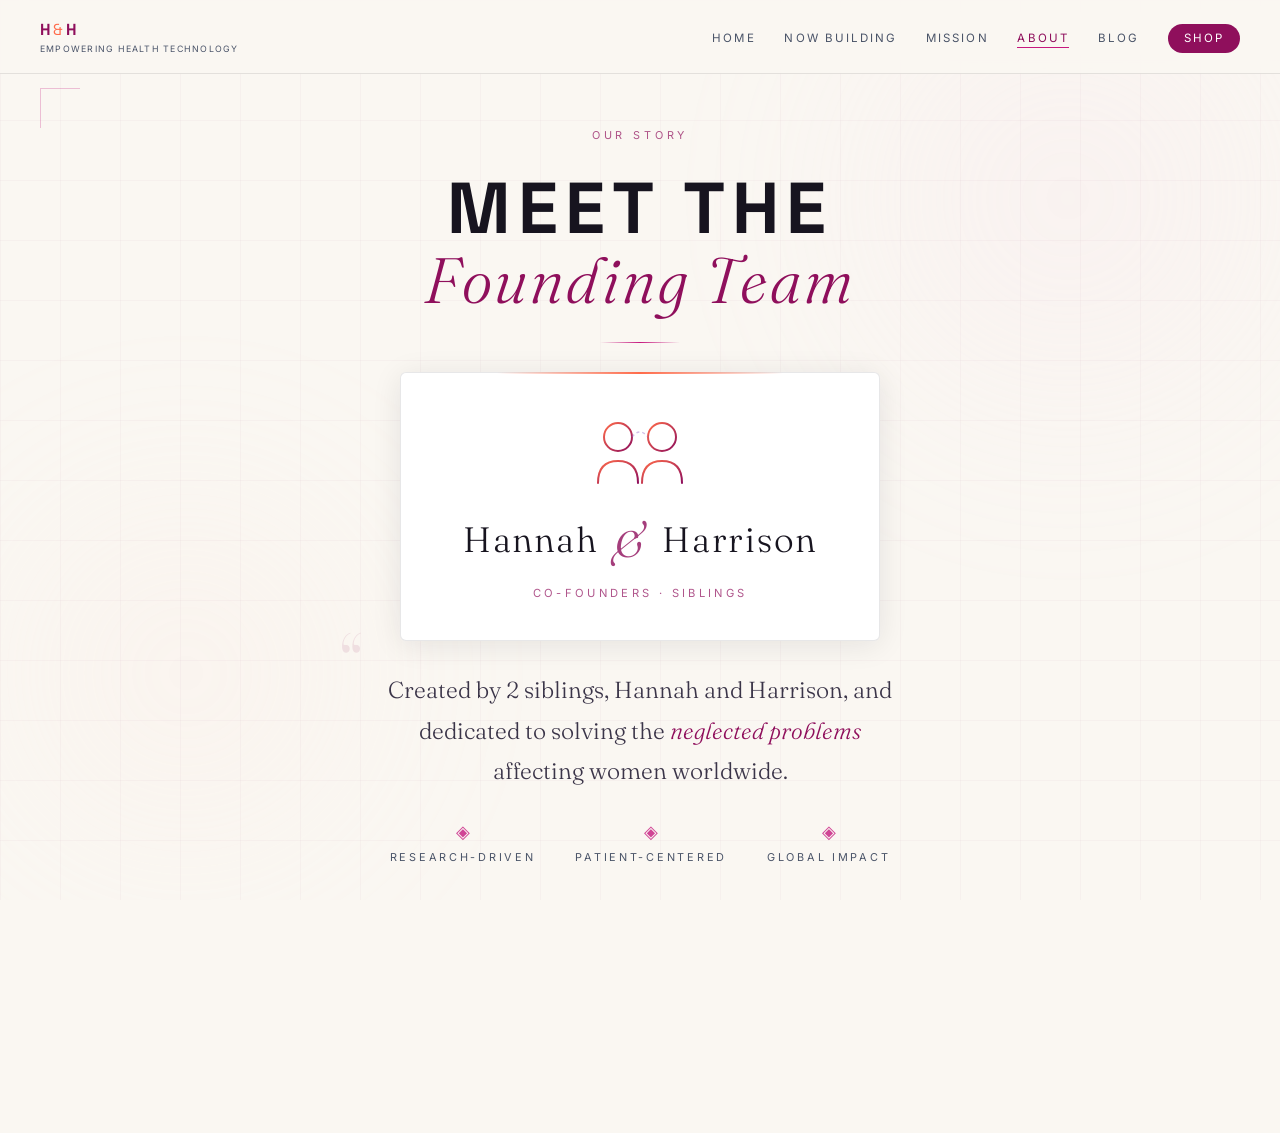
==== commit 3fb48f09: "Add files via upload" ====
--- a/about.html
+++ b/about.html
@@ -11,13 +11,13 @@
   <link rel="canonical" href="https://hhwellness.live/about.html" />
 
   <meta property="og:title" content="About H&H Wellness — Founded by Siblings, Built for Women" />
-  <meta property="og:description" content="Meet Hannah and Harrison, the sibling co-founders behind H&H Wellness and HairHelper — the first adaptive hair tie for women with frozen shoulder and shoulder mobility limitations." />
+  <meta property="og:description" content="Meet Hannah and Harrison, the sibling co-founders behind H&H Wellness and HairHelper — an adaptive hair tie for women with frozen shoulder and shoulder mobility limitations." />
   <meta property="og:type" content="website" />
   <meta property="og:url" content="https://hhwellness.live/about.html" />
 
   <link rel="preconnect" href="https://fonts.googleapis.com" />
   <link rel="preconnect" href="https://fonts.gstatic.com" crossorigin />
-  <link href="https://fonts.googleapis.com/css2?family=Cormorant+Garamond:ital,wght@0,300;0,400;0,600;1,300;1,400&family=Syncopate:wght@400;700&family=DM+Sans:wght@300;400&display=swap" rel="stylesheet" />
+  <link href="https://fonts.googleapis.com/css2?family=Fraunces:ital,opsz,wght@0,9..144,300;0,9..144,400;0,9..144,500;0,9..144,600;1,9..144,400;1,9..144,500&family=Space+Grotesk:wght@400;500;700&family=Inter:wght@300;400;500;600&display=swap" rel="stylesheet" />
   <link rel="stylesheet" href="styles.css" />
 
   <script type="application/ld+json">
@@ -54,6 +54,7 @@
       <li><a href="mission.html">Mission</a></li>
       <li><a href="about.html" class="active">About</a></li>
       <li><a href="blog.html">Blog</a></li>
+      <li><a href="hairhelper.html" class="nav-shop">Shop</a></li>
     </ul>
     <button class="nav-hamburger" aria-label="Toggle menu">
       <span></span>
@@ -68,6 +69,7 @@
       <li><a href="mission.html">Mission</a></li>
       <li><a href="about.html" class="active">About</a></li>
       <li><a href="blog.html">Blog</a></li>
+      <li><a href="hairhelper.html" class="nav-shop">Shop</a></li>
     </ul>
   </div>
 
@@ -79,7 +81,7 @@
       <svg class="grid-svg" xmlns="http://www.w3.org/2000/svg" width="100%" height="100%">
         <defs>
           <pattern id="grid2" width="60" height="60" patternUnits="userSpaceOnUse">
-            <path d="M 60 0 L 0 0 0 60" fill="none" stroke="rgba(94,42,138,0.06)" stroke-width="1"/>
+            <path d="M 60 0 L 0 0 0 60" fill="none" stroke="rgba(143,15,92,0.06)" stroke-width="1"/>
           </pattern>
         </defs>
         <rect width="100%" height="100%" fill="url(#grid2)" />
@@ -103,8 +105,8 @@
             <path d="M52 24 Q60 14 68 24" fill="none" stroke="rgba(155,110,200,0.45)" stroke-width="1.5" stroke-dasharray="3,3"/>
             <defs>
               <linearGradient id="foundersGrad" x1="0%" y1="0%" x2="100%" y2="100%">
-                <stop offset="0%" stop-color="#d688c0"/>
-                <stop offset="100%" stop-color="#5e2a8a"/>
+                <stop offset="0%" stop-color="#ff6b4a"/>
+                <stop offset="100%" stop-color="#8f0f5c"/>
               </linearGradient>
             </defs>
           </svg>
--- a/styles.css
+++ b/styles.css
@@ -7,40 +7,40 @@
 *, *::before, *::after { box-sizing: border-box; margin: 0; padding: 0; }
 
 :root {
-  --bg:          #faf8fc;
+  --bg:          #faf7f2;
   --bg-card:     #ffffff;
-  --bg-card-alt: #f5f1fa;
-  --bg-hover:    #f0ebf7;
-  --bg-nav:      rgba(250,248,252,0.92);
-  --bg-drawer:   rgba(250,248,252,0.98);
-
-  --text-primary:   #1e1030;
-  --text-secondary: #4a3068;
-  --text-muted:     #7a5fa0;
-  --text-faint:     #a890c0;
-
-  --pink:        #b85aa0;
-  --pink-soft:   #d688c0;
-  --pink-deep:   #5e2a8a;
-  --pink-pale:   #f3e0ef;
-  --rose:        #b05848;
-  --rose-light:  #c9705e;
-  --rose-pale:   #faeae6;
-  --purple:      #7a50b0;
-  --purple-pale: #ede0f8;
-
-  --border:       rgba(94,42,138,0.12);
-  --border-pink:  rgba(94,42,138,0.2);
-  --border-rose:  rgba(176,88,72,0.2);
-  --border-sage:  rgba(122,80,176,0.2);
-
-  --shadow-sm: 0 2px 12px rgba(94,42,138,0.07);
-  --shadow-md: 0 4px 30px rgba(94,42,138,0.1);
-  --shadow-lg: 0 12px 50px rgba(94,42,138,0.13);
-
-  --font-display: 'Cormorant Garamond', Georgia, serif;
-  --font-sans:    'DM Sans', sans-serif;
-  --font-label:   'Syncopate', sans-serif;
+  --bg-card-alt: #eef0f4;
+  --bg-hover:    #f7eef3;
+  --bg-nav:      rgba(250,247,242,0.92);
+  --bg-drawer:   rgba(250,247,242,0.98);
+
+  --text-primary:   #17141f;
+  --text-secondary: #3a3448;
+  --text-muted:     #4a5468;
+  --text-faint:     #8a8fa0;
+
+  --pink:        #c6187e;
+  --pink-soft:   #ff6b4a;
+  --pink-deep:   #8f0f5c;
+  --pink-pale:   #f9e3ef;
+  --rose:        #ff6b4a;
+  --rose-light:  #ff8f73;
+  --rose-pale:   #ffe9e2;
+  --purple:      #3d5a80;
+  --purple-pale: #e4eaf2;
+
+  --border:       rgba(23,20,31,0.1);
+  --border-pink:  rgba(198,24,126,0.28);
+  --border-rose:  rgba(255,107,74,0.25);
+  --border-sage:  rgba(61,90,128,0.22);
+
+  --shadow-sm: 0 2px 12px rgba(23,20,31,0.06);
+  --shadow-md: 0 4px 30px rgba(23,20,31,0.09);
+  --shadow-lg: 0 12px 50px rgba(23,20,31,0.12);
+
+  --font-display: 'Fraunces', Georgia, serif;
+  --font-sans:    'Inter', sans-serif;
+  --font-label:   'Space Grotesk', sans-serif;
 }
 
 html, body {
@@ -126,6 +126,20 @@
 .nav-links a.active::after { right: 0; }
 .nav-links a:hover,
 .nav-links a.active { color: var(--pink-deep); }
+
+/* ── Shop nav CTA ── */
+.nav-links a.nav-shop {
+  color: #fff;
+  background: var(--pink-deep);
+  padding: 0.45rem 1rem;
+  border-radius: 20px;
+  transition: background 0.3s, transform 0.2s;
+}
+.nav-links a.nav-shop::after { display: none; }
+.nav-links a.nav-shop:hover { background: #6e0d46; color: #fff; transform: translateY(-1px); }
+.nav-drawer-links a.nav-shop { color: var(--pink-deep); }
+.nav-links a.nav-shop.active { background: #6e0d46; }
+.nav-links a.nav-shop.active::after { display: none; }
 
 /* ── Hamburger ── */
 .nav-hamburger {
@@ -197,24 +211,24 @@
   position: absolute;
   border-radius: 50%;
   filter: blur(90px);
-  opacity: 0.45;
+  opacity: 0.22;
 }
 .orb-1 {
   width: 600px; height: 600px;
   top: -15%; left: -10%;
-  background: radial-gradient(circle, #e0c8f5 0%, transparent 70%);
+  background: radial-gradient(circle, #f5d9e8 0%, transparent 70%);
   animation: drift 18s ease-in-out infinite alternate;
 }
 .orb-2 {
   width: 500px; height: 500px;
   bottom: -10%; right: -5%;
-  background: radial-gradient(circle, #f0ddf8 0%, transparent 70%);
+  background: radial-gradient(circle, #fce4dc 0%, transparent 70%);
   animation: drift 22s ease-in-out infinite alternate-reverse;
 }
 .orb-3 {
   width: 350px; height: 350px;
   top: 40%; left: 55%;
-  background: radial-gradient(circle, #e8d5f5 0%, transparent 70%);
+  background: radial-gradient(circle, #e8ecf2 0%, transparent 70%);
   animation: drift 14s ease-in-out infinite alternate;
 }
 
@@ -227,7 +241,7 @@
 
 .scan-line {
   position: absolute; left: 0; right: 0; height: 1px;
-  background: linear-gradient(90deg, transparent, rgba(94,42,138,0.1), transparent);
+  background: linear-gradient(90deg, transparent, rgba(143,15,92,0.1), transparent);
   animation: scan 10s linear infinite;
 }
 @keyframes scan {
@@ -277,17 +291,17 @@
   padding: 0.9rem 2.2rem; border-radius: 2px;
   transition: background 0.3s, transform 0.2s;
 }
-.btn-primary:hover { background: #7a3ab0; transform: translateY(-2px); }
+.btn-primary:hover { background: #6e0d46; transform: translateY(-2px); }
 
 .btn-ghost {
   display: inline-block; text-decoration: none;
   font-family: var(--font-sans); font-size: 0.75rem;
   letter-spacing: 0.2em; text-transform: uppercase;
-  color: var(--pink-deep); border: 1px solid rgba(94,42,138,0.3);
+  color: var(--pink-deep); border: 1px solid rgba(143,15,92,0.3);
   padding: 0.9rem 2rem; border-radius: 2px;
   transition: border-color 0.3s, color 0.3s, transform 0.2s;
 }
-.btn-ghost:hover { border-color: var(--pink-deep); color: #7a3ab0; transform: translateY(-2px); }
+.btn-ghost:hover { border-color: var(--pink-deep); color: #6e0d46; transform: translateY(-2px); }
 
 /* =============================================
    FOOTER
@@ -334,10 +348,10 @@
   top: 50%; left: 50%;
   transform: translate(-50%, -50%);
 }
-.ring-1 { width: 260px; height: 260px; animation: ring-spin 40s linear infinite; border: 1px solid rgba(94,42,138,0.12); }
-.ring-2 { width: 420px; height: 420px; animation: ring-spin 60s linear infinite reverse; border: 1px solid rgba(94,42,138,0.07); }
-.ring-3 { width: 590px; height: 590px; animation: ring-spin 80s linear infinite; border: 1px dashed rgba(94,42,138,0.08); }
-.ring-4 { width: 780px; height: 780px; animation: ring-spin 100s linear infinite reverse; border: 1px solid rgba(94,42,138,0.04); }
+.ring-1 { width: 260px; height: 260px; animation: ring-spin 40s linear infinite; border: 1px solid rgba(143,15,92,0.12); }
+.ring-2 { width: 420px; height: 420px; animation: ring-spin 60s linear infinite reverse; border: 1px solid rgba(143,15,92,0.07); }
+.ring-3 { width: 590px; height: 590px; animation: ring-spin 80s linear infinite; border: 1px dashed rgba(143,15,92,0.08); }
+.ring-4 { width: 780px; height: 780px; animation: ring-spin 100s linear infinite reverse; border: 1px solid rgba(143,15,92,0.04); }
 
 @keyframes ring-spin {
   from { transform: translate(-50%, -50%) rotate(0deg); }
@@ -483,7 +497,7 @@
 }
 .mission-text::before {
   content: '\201C'; position: absolute; top: -0.5em; left: -0.2em;
-  font-size: 4em; color: rgba(94,42,138,0.1);
+  font-size: 4em; color: rgba(143,15,92,0.1);
   font-family: var(--font-display); line-height: 1; pointer-events: none;
 }
 .mission-text em { font-style: italic; color: var(--pink-deep); }
@@ -552,7 +566,7 @@
   font-family: var(--font-sans);
 }
 .patent-badge::before { content: '◉'; font-size: 0.5rem; }
-.patent-badge.rose { background: var(--pink-pale); color: var(--pink-deep); border: 1px solid rgba(94,42,138,0.2); }
+.patent-badge.rose { background: var(--pink-pale); color: var(--pink-deep); border: 1px solid rgba(143,15,92,0.2); }
 .patent-badge.sage { background: var(--purple-pale); color: var(--purple); border: 1px solid var(--border-sage); }
 
 .product-icon { width: 64px; height: 64px; margin-bottom: 1.5rem; opacity: 0.85; }
@@ -886,3 +900,239 @@
   .stat-num { font-size: 2rem; }
   .founders-names { font-size: clamp(1.2rem, 7vw, 1.8rem); }
 }
+
+/* =============================================
+   PRODUCT PAGE (HairHelper)
+   ============================================= */
+.product-hero {
+  position: relative; min-height: 100vh; padding: 8rem 6vw 5rem;
+  overflow: hidden; display: flex; flex-direction: column; align-items: center;
+}
+.product-hero-grid {
+  position: relative; z-index: 2;
+  display: grid; grid-template-columns: 1fr 1fr; gap: 4rem;
+  max-width: 1180px; width: 100%; align-items: center;
+  animation: fadeUp 1s cubic-bezier(0.16,1,0.3,1) both;
+}
+@media (max-width: 900px) {
+  .product-hero-grid { grid-template-columns: 1fr; gap: 2.5rem; }
+  .product-hero { padding: 7rem 5vw 4rem; }
+}
+
+.product-hero-copy { display: flex; flex-direction: column; align-items: flex-start; gap: 1.2rem; }
+.product-hero-copy .product-name { font-size: clamp(2.4rem, 5vw, 3.4rem); margin-bottom: 0; }
+.product-hero-tagline {
+  font-family: var(--font-display); font-size: clamp(1.1rem, 2vw, 1.35rem);
+  font-weight: 300; color: var(--text-secondary); line-height: 1.6; max-width: 460px;
+}
+.product-hero-tagline em { font-style: italic; color: var(--pink-deep); }
+
+.price-block {
+  display: flex; align-items: center; gap: 1rem; flex-wrap: wrap;
+  background: var(--bg-card); border: 1px solid var(--border-pink);
+  border-radius: 10px; padding: 1.1rem 1.5rem; box-shadow: var(--shadow-sm);
+}
+.price-amount { font-family: var(--font-display); font-size: 2.1rem; font-weight: 600; color: var(--pink-deep); line-height: 1; }
+.price-meta { display: flex; flex-direction: column; gap: 0.2rem; }
+.presale-badge {
+  display: inline-flex; align-items: center; gap: 0.35rem;
+  font-size: 0.62rem; letter-spacing: 0.18em; text-transform: uppercase;
+  color: var(--rose); background: var(--rose-pale); border: 1px solid var(--border-rose);
+  border-radius: 20px; padding: 0.25rem 0.7rem; width: fit-content;
+}
+.presale-badge::before { content: '◉'; font-size: 0.5rem; }
+.price-window { font-size: 0.72rem; color: var(--text-muted); letter-spacing: 0.04em; }
+
+.buy-btn {
+  font-size: 0.82rem; padding: 1.05rem 2.6rem; border-radius: 3px;
+}
+.product-hero-actions { display: flex; align-items: center; gap: 1.4rem; flex-wrap: wrap; margin-top: 0.3rem; }
+.guide-link {
+  font-size: 0.75rem; letter-spacing: 0.1em; text-transform: uppercase;
+  color: var(--pink-deep); text-decoration: none;
+  border-bottom: 1px solid var(--border-pink); padding-bottom: 2px;
+  transition: color 0.2s, border-color 0.2s;
+}
+.guide-link:hover { color: var(--purple); border-color: var(--purple); }
+
+.product-hero-media { position: relative; }
+.video-wrapper {
+  position: relative; width: 100%; padding-top: 56.25%;
+  border-radius: 12px; overflow: hidden;
+  background: var(--bg-card-alt); border: 1px solid var(--border);
+  box-shadow: var(--shadow-lg);
+}
+.video-wrapper iframe {
+  position: absolute; inset: 0; width: 100%; height: 100%; border: 0;
+}
+.video-caption {
+  margin-top: 0.8rem; font-size: 0.72rem; letter-spacing: 0.08em;
+  color: var(--text-muted); text-align: center;
+}
+
+.product-trust-row {
+  position: relative; z-index: 2; display: flex; gap: 2.2rem; flex-wrap: wrap;
+  margin-top: 3rem; padding-top: 2rem; border-top: 1px solid var(--border);
+  max-width: 1180px; width: 100%;
+}
+.trust-item {
+  display: flex; align-items: center; gap: 0.5rem;
+  font-size: 0.7rem; letter-spacing: 0.1em; text-transform: uppercase; color: var(--text-muted);
+}
+.trust-item .trust-dot { width: 5px; height: 5px; border-radius: 50%; background: var(--pink); }
+
+@media (max-width: 480px) {
+  .price-block { padding: 1rem 1.2rem; gap: 0.7rem; }
+  .price-amount { font-size: 1.7rem; }
+  .buy-btn { width: 100%; text-align: center; }
+  .product-hero-actions { width: 100%; }
+}
+
+/* =============================================
+   HOMEPAGE — NEW HERO / SPEC CARD / PRODUCTS / EDITORIAL
+   ============================================= */
+.home-hero { position: relative; padding: 8rem 4vw 0; overflow: hidden; }
+.home-hero-grid {
+  position: relative; z-index: 2;
+  display: grid; grid-template-columns: 1.15fr 0.85fr; gap: 4vw; align-items: center;
+  max-width: 1360px; margin: 0 auto; padding-bottom: 4rem;
+  animation: fadeUp 1s cubic-bezier(0.16,1,0.3,1) both;
+}
+@media (max-width: 980px) { .home-hero-grid { grid-template-columns: 1fr; gap: 2.5rem; } .home-hero { padding: 7rem 6vw 0; } }
+
+.home-hero-title {
+  font-family: var(--font-display); font-weight: 500;
+  font-size: clamp(2.6rem, 5.2vw, 4.6rem); line-height: 1.02; letter-spacing: -0.01em;
+  color: var(--text-primary); margin: 1.1rem 0 1.4rem;
+}
+.home-hero-title em { font-style: italic; font-weight: 400; color: var(--pink-deep); }
+
+.home-hero-sub {
+  font-family: var(--font-sans); font-weight: 300; font-size: clamp(1.02rem, 1.5vw, 1.2rem);
+  color: var(--text-secondary); line-height: 1.7; max-width: 480px; margin-bottom: 2.1rem;
+}
+.home-hero-sub strong { font-weight: 500; color: var(--text-primary); }
+
+.home-hero-actions { display: flex; align-items: center; gap: 1.6rem; flex-wrap: wrap; }
+.btn-text {
+  font-family: var(--font-label); font-size: 0.78rem; letter-spacing: 0.06em;
+  color: var(--text-primary); text-decoration: none; border-bottom: 1px solid var(--text-primary);
+  padding-bottom: 3px; transition: color 0.2s, border-color 0.2s;
+}
+.btn-text:hover { color: var(--pink-deep); border-color: var(--pink-deep); }
+
+/* Signature: spec card */
+.spec-card {
+  background: var(--bg-card); border: 1px solid var(--border);
+  border-radius: 4px; box-shadow: var(--shadow-lg); position: relative;
+}
+.spec-card-head {
+  display: flex; align-items: center; justify-content: space-between;
+  padding: 1.1rem 1.5rem; border-bottom: 1px solid var(--border);
+  font-family: var(--font-label); font-size: 0.65rem; letter-spacing: 0.12em;
+  text-transform: uppercase; color: var(--text-muted);
+}
+.spec-card-head .live-dot { display: inline-flex; align-items: center; gap: 0.4rem; color: var(--pink-deep); }
+.spec-card-head .live-dot::before {
+  content: ''; width: 6px; height: 6px; border-radius: 50%; background: var(--pink);
+  animation: pulse-dot 1.8s ease-in-out infinite;
+}
+@keyframes pulse-dot { 0%,100%{opacity:1;} 50%{opacity:0.3;} }
+
+.spec-diagram { padding: 1.8rem 1.5rem 0.6rem; display: flex; justify-content: center; }
+
+.spec-rows { padding: 0.4rem 0; }
+.spec-row {
+  display: flex; align-items: baseline; justify-content: space-between;
+  padding: 0.9rem 1.5rem; border-bottom: 1px solid var(--border);
+  font-family: var(--font-sans); font-size: 0.88rem;
+}
+.spec-row:last-child { border-bottom: none; }
+.spec-row .label { color: var(--text-muted); font-family: var(--font-label); font-size: 0.68rem; letter-spacing: 0.08em; text-transform: uppercase; }
+.spec-row .value { color: var(--text-primary); font-weight: 500; }
+.spec-row .value.accent { color: var(--pink-deep); font-family: var(--font-display); font-size: 1.15rem; font-weight: 600; }
+
+.spec-card-foot { padding: 1.2rem 1.5rem; }
+.spec-card-foot a {
+  display: block; text-align: center; background: var(--text-primary); color: #fff;
+  text-decoration: none; font-family: var(--font-label); font-size: 0.72rem;
+  letter-spacing: 0.1em; text-transform: uppercase; padding: 0.85rem; border-radius: 2px;
+  transition: background 0.2s;
+}
+.spec-card-foot a:hover { background: var(--pink-deep); }
+
+/* trust strip */
+.trust-strip {
+  position: relative; z-index: 2; max-width: 1360px; margin: 0 auto; padding: 2.2rem 4vw;
+  border-top: 1px solid var(--border);
+  display: flex; gap: 3rem; flex-wrap: wrap; justify-content: center;
+}
+.trust-item {
+  display: flex; align-items: center; gap: 0.55rem;
+  font-family: var(--font-label); font-size: 0.7rem; letter-spacing: 0.1em;
+  text-transform: uppercase; color: var(--text-muted);
+}
+.trust-item .n { color: var(--pink-deep); font-family: var(--font-display); font-style: italic; font-size: 0.95rem; }
+
+/* Now Building / product tiles */
+.products { max-width: 1200px; margin: 0 auto; padding: 5rem 4vw 1rem; position: relative; z-index: 2; }
+.products-head { max-width: 580px; margin-bottom: 2.6rem; }
+.products-head h2 {
+  font-family: var(--font-display); font-weight: 500; font-size: clamp(1.9rem, 3.4vw, 2.7rem);
+  color: var(--text-primary); margin-top: 0.6rem; line-height: 1.1;
+}
+.products-head h2 em { font-style: italic; font-weight: 400; color: var(--pink-deep); }
+
+.products-grid { display: grid; grid-template-columns: 1fr 1fr; gap: 1.8rem; }
+@media (max-width: 780px) { .products-grid { grid-template-columns: 1fr; } }
+
+.product-tile {
+  background: var(--bg-card); border: 1px solid var(--border); border-radius: 4px;
+  overflow: hidden; transition: border-color 0.25s, box-shadow 0.25s, transform 0.25s;
+}
+.product-tile:hover { transform: translateY(-3px); box-shadow: var(--shadow-md); border-color: var(--border-pink); }
+.product-tile-head {
+  display: flex; align-items: center; justify-content: space-between;
+  padding: 1rem 1.4rem; border-bottom: 1px solid var(--border);
+  font-family: var(--font-label); font-size: 0.65rem; letter-spacing: 0.1em; text-transform: uppercase; color: var(--text-muted);
+}
+.product-tile-status { display: inline-flex; align-items: center; gap: 0.4rem; }
+.product-tile-status.live { color: var(--pink-deep); }
+.product-tile-status.live::before { content: ''; width: 6px; height: 6px; border-radius: 50%; background: var(--pink); animation: pulse-dot 1.8s ease-in-out infinite; }
+.product-tile-status.dev { color: var(--purple); }
+.product-tile-status.dev::before { content: ''; width: 6px; height: 6px; border-radius: 50%; background: var(--purple); }
+.product-tile-body { padding: 1.7rem 1.4rem 1.9rem; }
+.product-tile-name { font-family: var(--font-display); font-weight: 600; font-size: 1.55rem; color: var(--text-primary); margin-bottom: 0.4rem; }
+.product-tile-desc { font-family: var(--font-sans); font-size: 0.9rem; color: var(--text-secondary); line-height: 1.65; margin-bottom: 1.3rem; }
+.product-tile-tags { display: flex; flex-wrap: wrap; gap: 0.5rem; margin-bottom: 1.5rem; }
+.product-tile-tag {
+  font-family: var(--font-label); font-size: 0.62rem; letter-spacing: 0.06em; text-transform: uppercase;
+  padding: 0.32rem 0.75rem; border-radius: 20px; background: var(--bg-card-alt); color: var(--text-muted);
+}
+.product-tile-link {
+  font-family: var(--font-label); font-size: 0.75rem; letter-spacing: 0.08em; text-transform: uppercase;
+  color: var(--text-primary); text-decoration: none; border-bottom: 1px solid var(--text-primary); padding-bottom: 2px;
+  transition: color 0.2s, border-color 0.2s;
+}
+.product-tile-link:hover { color: var(--pink-deep); border-color: var(--pink-deep); }
+
+/* editorial pull quote */
+.editorial {
+  max-width: 1000px; margin: 0 auto; padding: 6rem 6vw;
+  display: grid; grid-template-columns: 0.4fr 1fr; gap: 3rem; position: relative; z-index: 2;
+}
+@media (max-width: 780px) { .editorial { grid-template-columns: 1fr; gap: 1.5rem; padding: 4rem 6vw; } }
+.editorial-label {
+  font-family: var(--font-label); font-size: 0.7rem; letter-spacing: 0.16em;
+  text-transform: uppercase; color: var(--pink-deep);
+}
+.editorial-quote {
+  font-family: var(--font-display); font-style: italic; font-weight: 400;
+  font-size: clamp(1.5rem, 2.6vw, 2.1rem); line-height: 1.4; color: var(--text-primary);
+  border-left: 2px solid var(--pink-soft); padding-left: 1.8rem;
+}
+.editorial-quote span { color: var(--pink-deep); font-style: normal; font-weight: 500; }
+
+@media (max-width: 640px) {
+  .home-hero-actions { width: 100%; }
+}
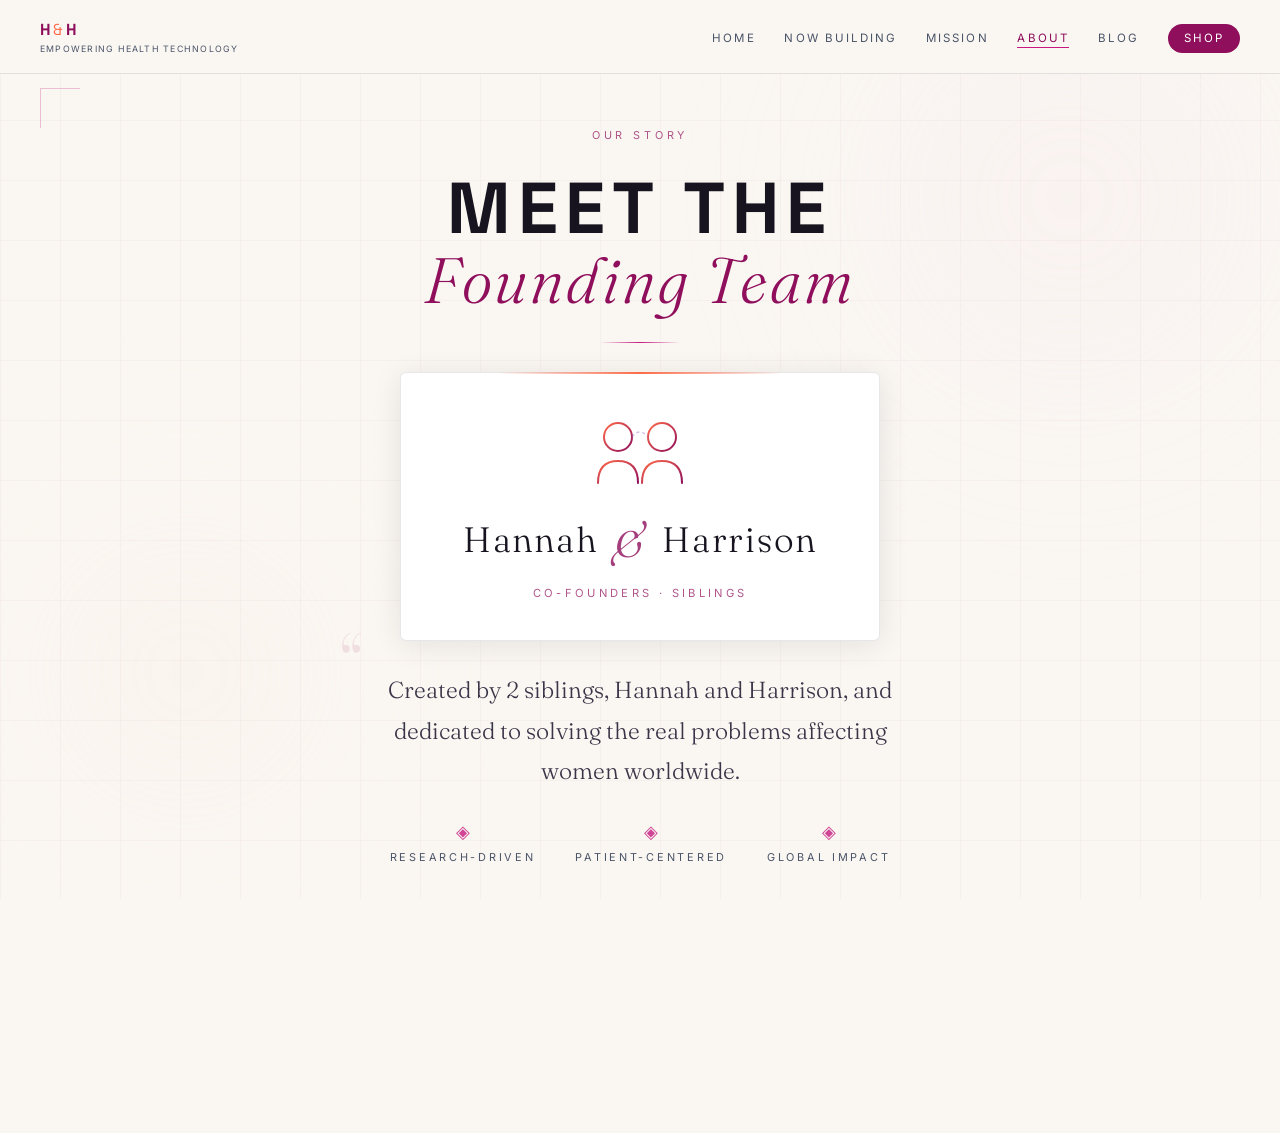
==== commit 078b290d: "Update about.html" ====
--- a/about.html
+++ b/about.html
@@ -26,7 +26,7 @@
     "@type": "AboutPage",
     "name": "About H&H Wellness",
     "url": "https://hhwellness.live/about.html",
-    "description": "H&H Wellness was co-founded by siblings Hannah and Harrison to develop adaptive health technology for women, starting with HairHelper.",
+    "description": "H&H Wellness was co-founded by siblings Hannah and Harrison to develop health technology for women, starting with HairHelper and the Caesarean Delivery Glove.",
     "publisher": {
       "@type": "Organization",
       "name": "H&H Wellness",
@@ -122,7 +122,7 @@
 
       <!-- Mission text -->
       <blockquote class="mission-text">
-        Created by 2 siblings, Hannah and Harrison, and dedicated to solving the <em>neglected problems</em> affecting women worldwide.
+        Created by 2 siblings, Hannah and Harrison, and dedicated to solving the real problems affecting women worldwide.
       </blockquote>
 
       <!-- Pillars -->
--- a/styles.css
+++ b/styles.css
@@ -905,7 +905,7 @@
    PRODUCT PAGE (HairHelper)
    ============================================= */
 .product-hero {
-  position: relative; min-height: 100vh; padding: 8rem 6vw 5rem;
+  position: relative; padding: 8rem 6vw 1rem;
   overflow: hidden; display: flex; flex-direction: column; align-items: center;
 }
 .product-hero-grid {
